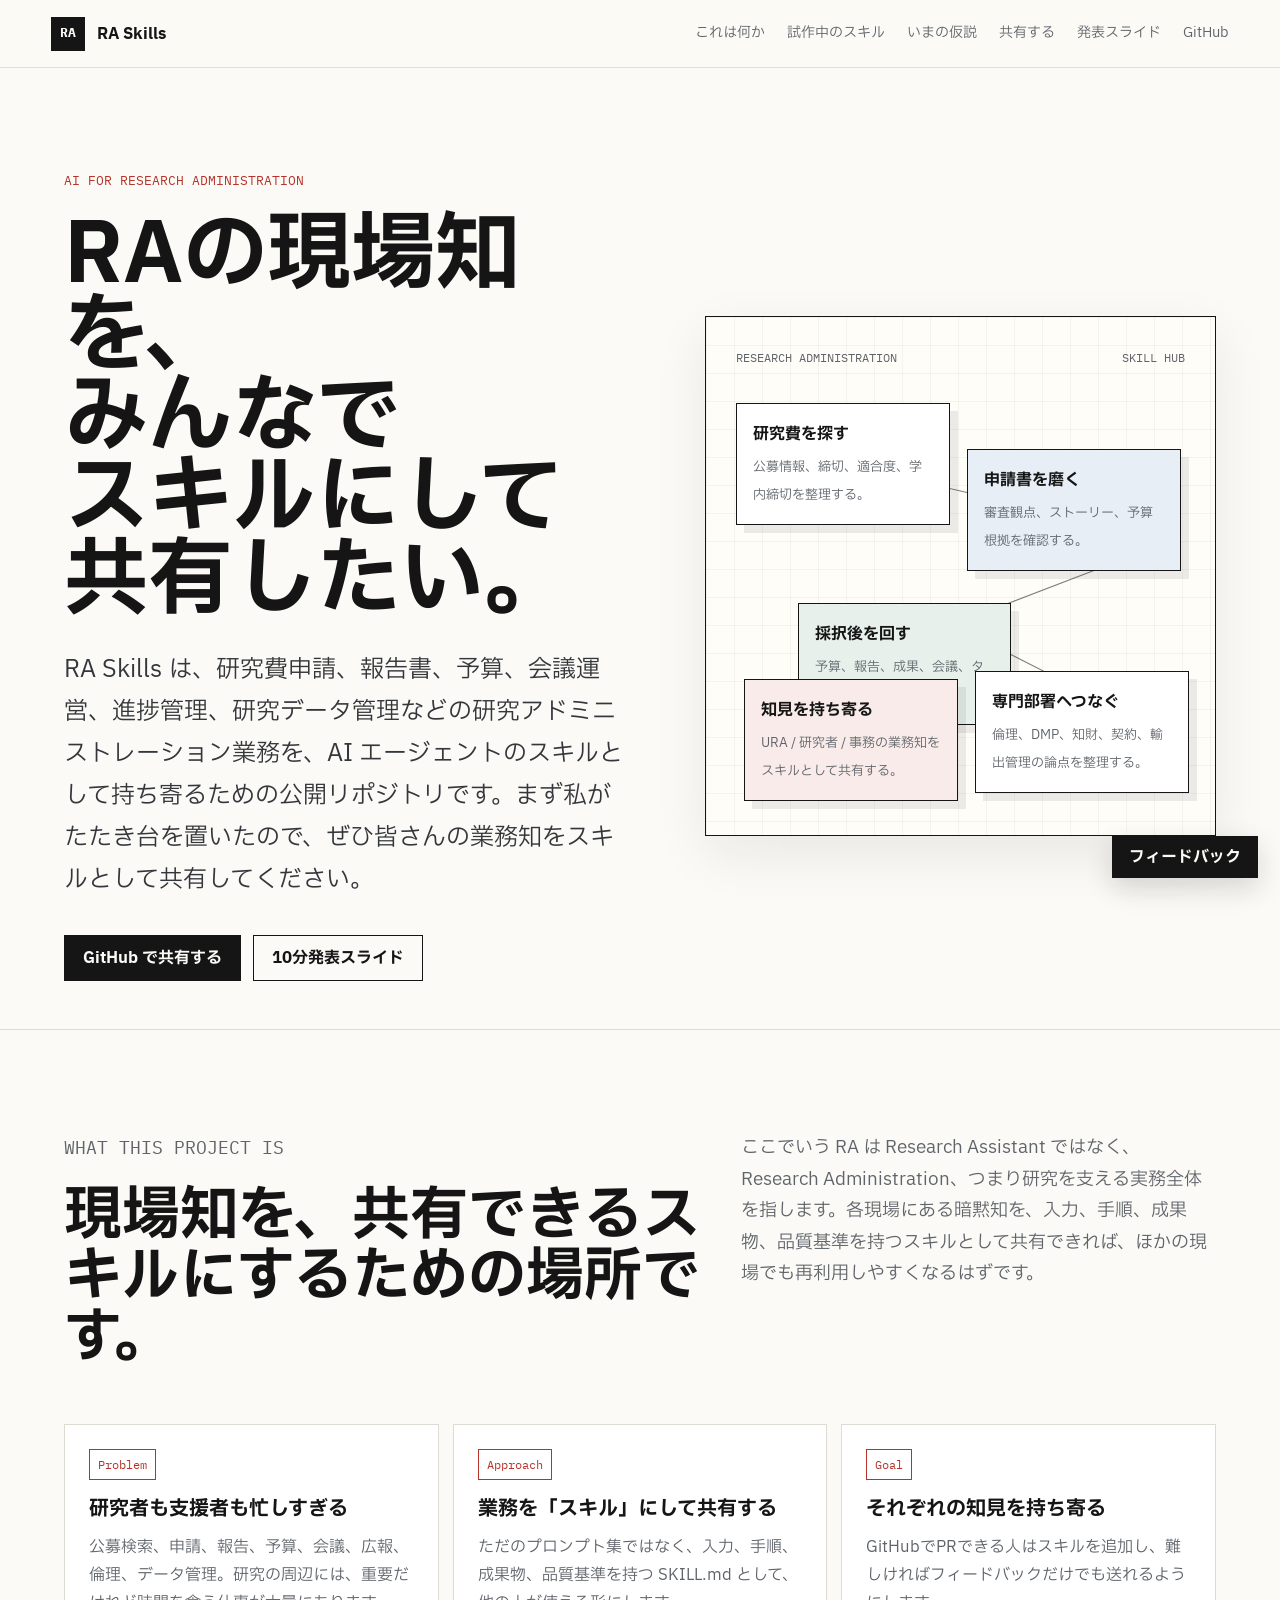
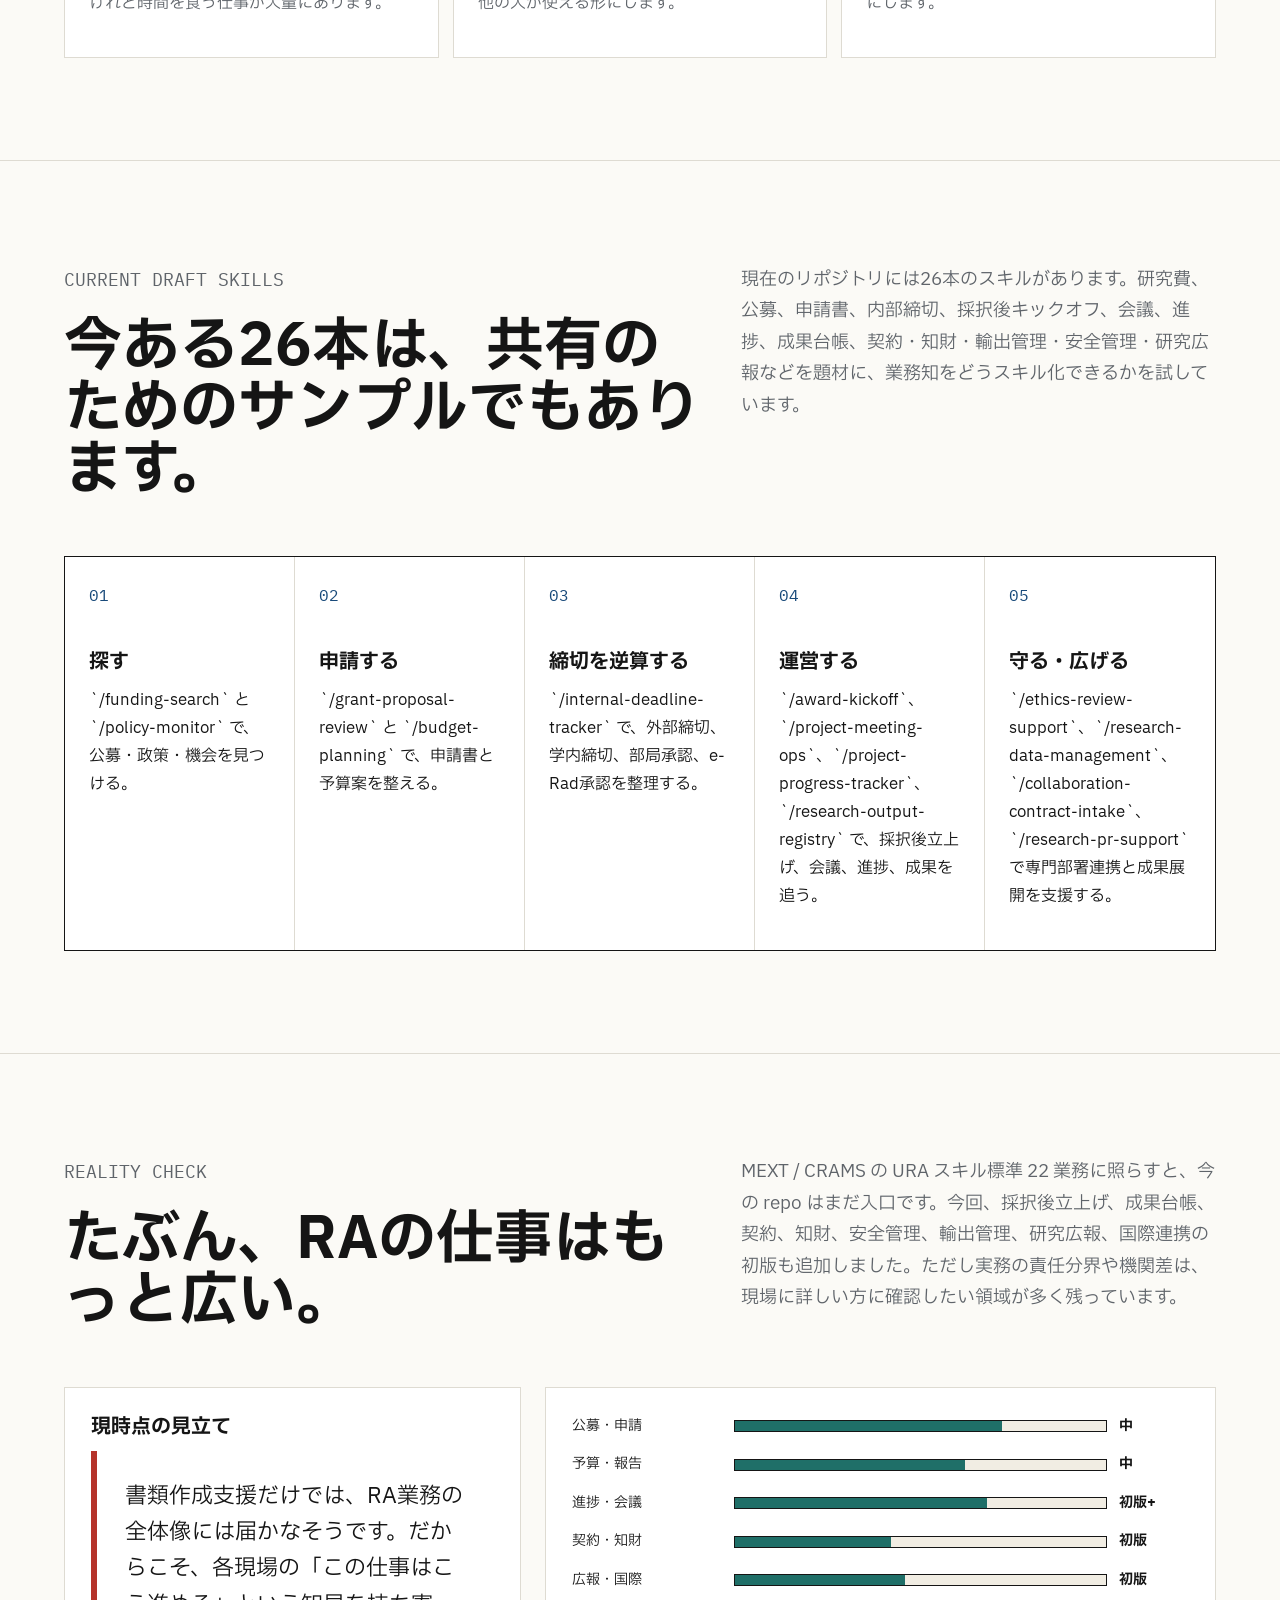
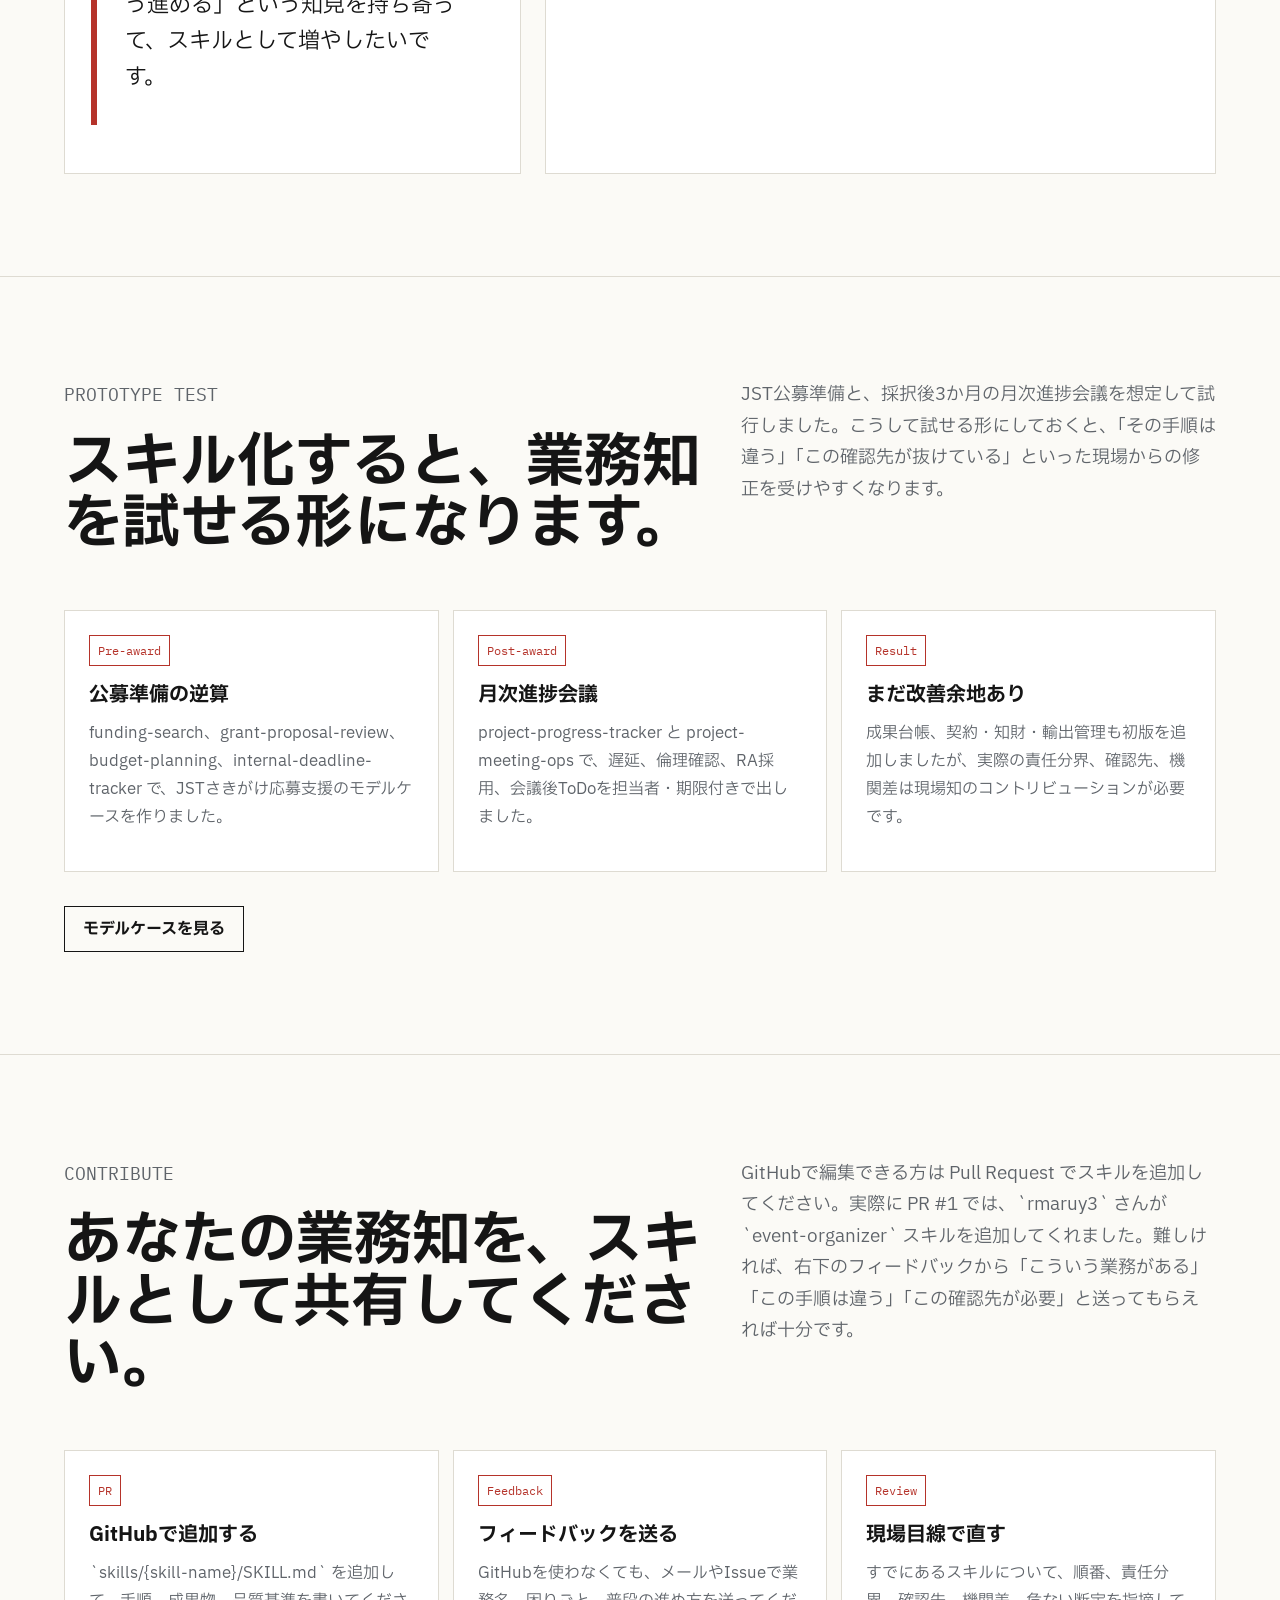
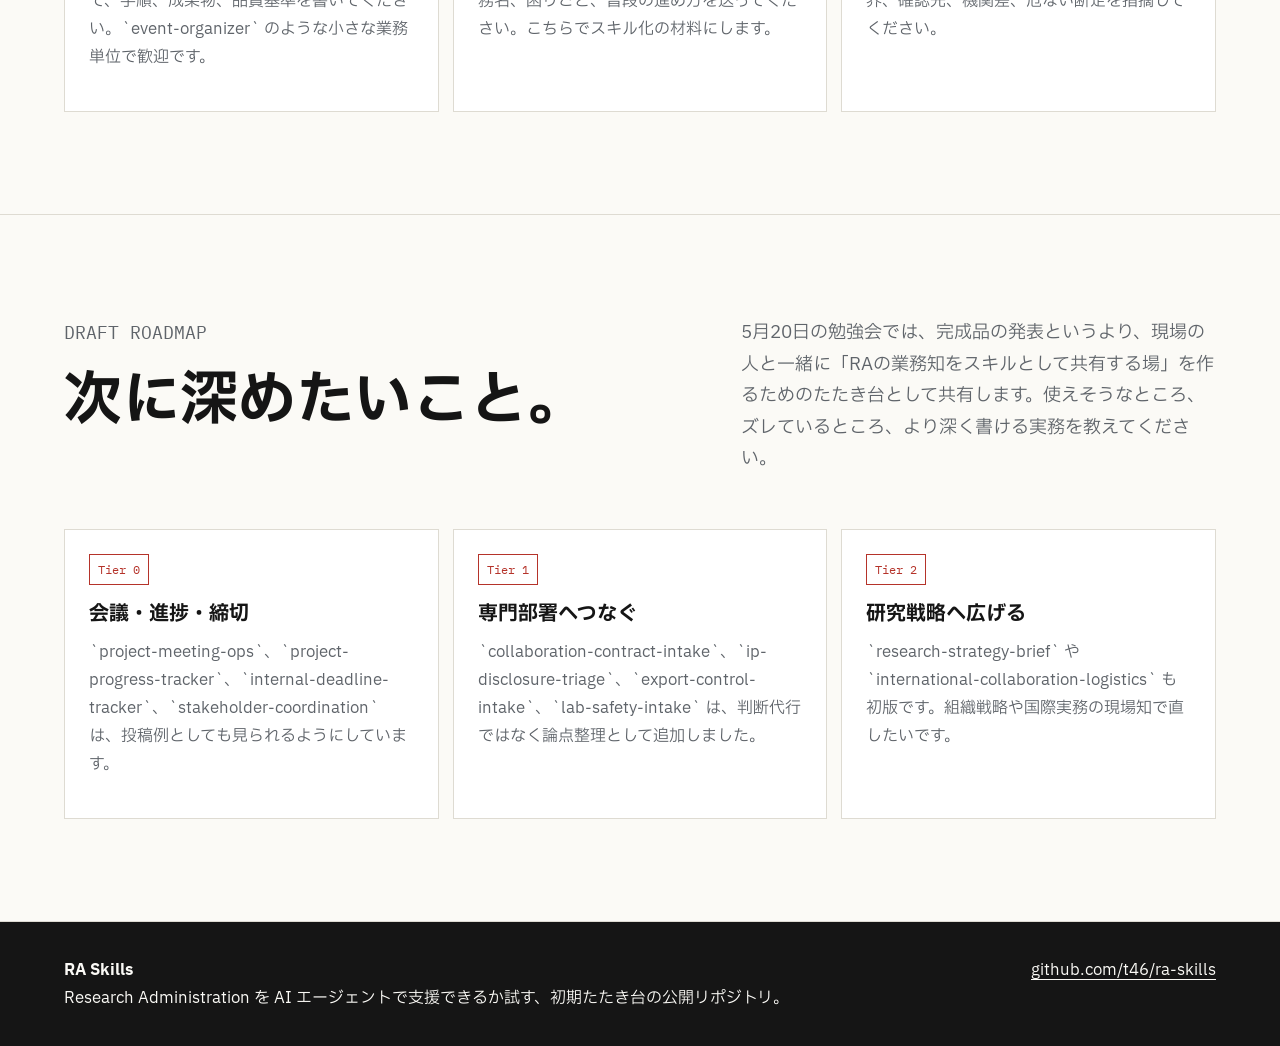
==== index.html @ a61ff9b7 "Add specialist RA skills" ====
<!doctype html>
<html lang="ja">
  <head>
    <meta charset="utf-8">
    <meta name="viewport" content="width=device-width, initial-scale=1">
    <title>RA Skills | AI for Research Administration</title>
    <meta name="description" content="RA Skills は、研究アドミニストレーションの現場知を AI エージェントのスキルとして共有するための公開リポジトリです。">
    <link rel="icon" href="data:image/svg+xml,%3Csvg xmlns='http://www.w3.org/2000/svg' viewBox='0 0 64 64'%3E%3Crect width='64' height='64' fill='%23151515'/%3E%3Ctext x='32' y='39' text-anchor='middle' font-size='18' font-family='monospace' fill='%23fbfaf6'%3ERA%3C/text%3E%3C/svg%3E">
    <link rel="preconnect" href="https://fonts.googleapis.com">
    <link rel="preconnect" href="https://fonts.gstatic.com" crossorigin>
    <link href="https://fonts.googleapis.com/css2?family=IBM+Plex+Mono:wght@400;600;700&family=IBM+Plex+Sans+JP:wght@400;500;700&display=swap" rel="stylesheet">
    <link rel="stylesheet" href="assets/site.css">
  </head>
  <body>
    <header class="site-header">
      <a class="brand" href="#">
        <span class="brand-mark">RA</span>
        <span>RA Skills</span>
      </a>
      <nav class="nav" aria-label="Primary">
        <a href="#what">これは何か</a>
        <a href="#skills">試作中のスキル</a>
        <a href="#map">いまの仮説</a>
        <a href="#contribute">共有する</a>
        <a href="slides/">発表スライド</a>
        <a href="https://github.com/t46/ra-skills">GitHub</a>
      </nav>
    </header>

    <main>
      <section class="hero">
        <div>
          <p class="eyebrow">AI for Research Administration</p>
          <h1>
            <span>RAの現場知を、</span>
            <span>みんなで</span>
            <span>スキルにして</span>
            <span>共有したい。</span>
          </h1>
          <p class="lead">
            RA Skills は、研究費申請、報告書、予算、会議運営、進捗管理、研究データ管理などの研究アドミニストレーション業務を、AI エージェントのスキルとして持ち寄るための公開リポジトリです。まず私がたたき台を置いたので、ぜひ皆さんの業務知をスキルとして共有してください。
          </p>
          <div class="actions">
            <a class="button" href="https://github.com/t46/ra-skills">GitHub で共有する</a>
            <a class="button secondary" href="slides/">10分発表スライド</a>
          </div>
        </div>

        <div class="hero-visual" aria-label="RA Skills の概念図">
          <div class="system-map">
            <div class="map-title">
              <span>RESEARCH ADMINISTRATION</span>
              <span>SKILL HUB</span>
            </div>
            <div class="map-line line-1"></div>
            <div class="map-line line-2"></div>
            <div class="map-line line-3"></div>
            <div class="map-node node-a">
              <strong>研究費を探す</strong>
              <span>公募情報、締切、適合度、学内締切を整理する。</span>
            </div>
            <div class="map-node node-b">
              <strong>申請書を磨く</strong>
              <span>審査観点、ストーリー、予算根拠を確認する。</span>
            </div>
            <div class="map-node node-c">
              <strong>採択後を回す</strong>
              <span>予算、報告、成果、会議、タスクを追う。</span>
            </div>
            <div class="map-node node-d">
              <strong>専門部署へつなぐ</strong>
              <span>倫理、DMP、知財、契約、輸出管理の論点を整理する。</span>
            </div>
            <div class="map-node node-e">
              <strong>知見を持ち寄る</strong>
              <span>URA / 研究者 / 事務の業務知をスキルとして共有する。</span>
            </div>
          </div>
        </div>
      </section>

      <section class="section" id="what">
        <div class="section-head">
          <div>
            <p class="eyebrow">What this project is</p>
            <h2>現場知を、共有できるスキルにするための場所です。</h2>
          </div>
          <p>
            ここでいう RA は Research Assistant ではなく、Research Administration、つまり研究を支える実務全体を指します。各現場にある暗黙知を、入力、手順、成果物、品質基準を持つスキルとして共有できれば、ほかの現場でも再利用しやすくなるはずです。
          </p>
        </div>

        <div class="cards">
          <article class="card">
            <span class="label">Problem</span>
            <h3>研究者も支援者も忙しすぎる</h3>
            <p>公募検索、申請、報告、予算、会議、広報、倫理、データ管理。研究の周辺には、重要だけれど時間を食う仕事が大量にあります。</p>
          </article>
          <article class="card">
            <span class="label">Approach</span>
            <h3>業務を「スキル」にして共有する</h3>
            <p>ただのプロンプト集ではなく、入力、手順、成果物、品質基準を持つ SKILL.md として、他の人が使える形にします。</p>
          </article>
          <article class="card">
            <span class="label">Goal</span>
            <h3>それぞれの知見を持ち寄る</h3>
            <p>GitHubでPRできる人はスキルを追加し、難しければフィードバックだけでも送れるようにします。</p>
          </article>
        </div>
      </section>

      <section class="section" id="skills">
        <div class="section-head">
          <div>
            <p class="eyebrow">Current draft skills</p>
            <h2>今ある26本は、共有のためのサンプルでもあります。</h2>
          </div>
          <p>
            現在のリポジトリには26本のスキルがあります。研究費、公募、申請書、内部締切、採択後キックオフ、会議、進捗、成果台帳、契約・知財・輸出管理・安全管理・研究広報などを題材に、業務知をどうスキル化できるかを試しています。
          </p>
        </div>

        <div class="workflow">
          <div class="step">
            <span class="num">01</span>
            <h3>探す</h3>
            <p>`/funding-search` と `/policy-monitor` で、公募・政策・機会を見つける。</p>
          </div>
          <div class="step">
            <span class="num">02</span>
            <h3>申請する</h3>
            <p>`/grant-proposal-review` と `/budget-planning` で、申請書と予算案を整える。</p>
          </div>
          <div class="step">
            <span class="num">03</span>
            <h3>締切を逆算する</h3>
            <p>`/internal-deadline-tracker` で、外部締切、学内締切、部局承認、e-Rad承認を整理する。</p>
          </div>
          <div class="step">
            <span class="num">04</span>
            <h3>運営する</h3>
            <p>`/award-kickoff`、`/project-meeting-ops`、`/project-progress-tracker`、`/research-output-registry` で、採択後立上げ、会議、進捗、成果を追う。</p>
          </div>
          <div class="step">
            <span class="num">05</span>
            <h3>守る・広げる</h3>
            <p>`/ethics-review-support`、`/research-data-management`、`/collaboration-contract-intake`、`/research-pr-support` で専門部署連携と成果展開を支援する。</p>
          </div>
        </div>
      </section>

      <section class="section" id="map">
        <div class="section-head">
          <div>
            <p class="eyebrow">Reality check</p>
            <h2>たぶん、RAの仕事はもっと広い。</h2>
          </div>
          <p>
            MEXT / CRAMS の URA スキル標準 22 業務に照らすと、今の repo はまだ入口です。今回、採択後立上げ、成果台帳、契約、知財、安全管理、輸出管理、研究広報、国際連携の初版も追加しました。ただし実務の責任分界や機関差は、現場に詳しい方に確認したい領域が多く残っています。
          </p>
        </div>

        <div class="coverage">
          <div class="coverage-panel">
            <h3>現時点の見立て</h3>
            <p class="callout">書類作成支援だけでは、RA業務の全体像には届かなそうです。だからこそ、各現場の「この仕事はこう進める」という知見を持ち寄って、スキルとして増やしたいです。</p>
          </div>
          <div class="coverage-panel">
            <div class="meter-list">
              <div class="meter"><span>公募・申請</span><div class="bar"><span style="width: 72%"></span></div><strong>中</strong></div>
              <div class="meter"><span>予算・報告</span><div class="bar"><span style="width: 62%"></span></div><strong>中</strong></div>
              <div class="meter"><span>進捗・会議</span><div class="bar"><span style="width: 68%"></span></div><strong>初版+</strong></div>
              <div class="meter"><span>契約・知財</span><div class="bar"><span style="width: 42%"></span></div><strong>初版</strong></div>
              <div class="meter"><span>広報・国際</span><div class="bar"><span style="width: 46%"></span></div><strong>初版</strong></div>
            </div>
          </div>
        </div>
      </section>

      <section class="section" id="model-case">
        <div class="section-head">
          <div>
            <p class="eyebrow">Prototype test</p>
            <h2>スキル化すると、業務知を試せる形になります。</h2>
          </div>
          <p>
            JST公募準備と、採択後3か月の月次進捗会議を想定して試行しました。こうして試せる形にしておくと、「その手順は違う」「この確認先が抜けている」といった現場からの修正を受けやすくなります。
          </p>
        </div>

        <div class="cards">
          <article class="card">
            <span class="label">Pre-award</span>
            <h3>公募準備の逆算</h3>
            <p>funding-search、grant-proposal-review、budget-planning、internal-deadline-tracker で、JSTさきがけ応募支援のモデルケースを作りました。</p>
          </article>
          <article class="card">
            <span class="label">Post-award</span>
            <h3>月次進捗会議</h3>
            <p>project-progress-tracker と project-meeting-ops で、遅延、倫理確認、RA採用、会議後ToDoを担当者・期限付きで出しました。</p>
          </article>
          <article class="card">
            <span class="label">Result</span>
            <h3>まだ改善余地あり</h3>
            <p>成果台帳、契約・知財・輸出管理も初版を追加しましたが、実際の責任分界、確認先、機関差は現場知のコントリビューションが必要です。</p>
          </article>
        </div>
        <div class="actions inline-actions">
          <a class="button secondary" href="https://github.com/t46/ra-skills/blob/main/examples/model-case-pre-award-jst-presto.md">モデルケースを見る</a>
        </div>
      </section>

      <section class="section" id="contribute">
        <div class="section-head">
          <div>
            <p class="eyebrow">Contribute</p>
            <h2>あなたの業務知を、スキルとして共有してください。</h2>
          </div>
          <p>
            GitHubで編集できる方は Pull Request でスキルを追加してください。実際に PR #1 では、`rmaruy3` さんが `event-organizer` スキルを追加してくれました。難しければ、右下のフィードバックから「こういう業務がある」「この手順は違う」「この確認先が必要」と送ってもらえれば十分です。
          </p>
        </div>

        <div class="cards">
          <article class="card">
            <span class="label">PR</span>
            <h3>GitHubで追加する</h3>
            <p>`skills/{skill-name}/SKILL.md` を追加して、手順、成果物、品質基準を書いてください。`event-organizer` のような小さな業務単位で歓迎です。</p>
          </article>
          <article class="card">
            <span class="label">Feedback</span>
            <h3>フィードバックを送る</h3>
            <p>GitHubを使わなくても、メールやIssueで業務名、困りごと、普段の進め方を送ってください。こちらでスキル化の材料にします。</p>
          </article>
          <article class="card">
            <span class="label">Review</span>
            <h3>現場目線で直す</h3>
            <p>すでにあるスキルについて、順番、責任分界、確認先、機関差、危ない断定を指摘してください。</p>
          </article>
        </div>
      </section>

      <section class="section">
        <div class="section-head">
          <div>
            <p class="eyebrow">Draft roadmap</p>
            <h2>次に深めたいこと。</h2>
          </div>
          <p>
            5月20日の勉強会では、完成品の発表というより、現場の人と一緒に「RAの業務知をスキルとして共有する場」を作るためのたたき台として共有します。使えそうなところ、ズレているところ、より深く書ける実務を教えてください。
          </p>
        </div>

        <div class="cards">
          <article class="card">
            <span class="label">Tier 0</span>
            <h3>会議・進捗・締切</h3>
            <p>`project-meeting-ops`、`project-progress-tracker`、`internal-deadline-tracker`、`stakeholder-coordination` は、投稿例としても見られるようにしています。</p>
          </article>
          <article class="card">
            <span class="label">Tier 1</span>
            <h3>専門部署へつなぐ</h3>
            <p>`collaboration-contract-intake`、`ip-disclosure-triage`、`export-control-intake`、`lab-safety-intake` は、判断代行ではなく論点整理として追加しました。</p>
          </article>
          <article class="card">
            <span class="label">Tier 2</span>
            <h3>研究戦略へ広げる</h3>
            <p>`research-strategy-brief` や `international-collaboration-logistics` も初版です。組織戦略や国際実務の現場知で直したいです。</p>
          </article>
        </div>
      </section>

    </main>

    <details class="feedback-widget">
      <summary>フィードバック</summary>
      <div class="feedback-popover">
        <p>追加したいスキルや、現場の手順を送ってください。</p>
        <a href="mailto:takagi4646@gmail.com?subject=RA%20Skills%20%E3%81%B8%E3%81%AE%E3%83%95%E3%82%A3%E3%83%BC%E3%83%89%E3%83%90%E3%83%83%E3%82%AF">メール</a>
        <a href="https://github.com/t46/ra-skills/issues/new">Issue</a>
      </div>
    </details>

    <footer class="site-footer">
      <div>
        <strong>RA Skills</strong><br>
        Research Administration を AI エージェントで支援できるか試す、初期たたき台の公開リポジトリ。
      </div>
      <a href="https://github.com/t46/ra-skills">github.com/t46/ra-skills</a>
    </footer>
  </body>
</html>
---- assets/site.css ----
:root {
  --ink: #151515;
  --muted: #5f646a;
  --paper: #fbfaf6;
  --panel: #ffffff;
  --line: #dedbd2;
  --accent: #b5332a;
  --accent-2: #1f6f68;
  --accent-3: #194a7a;
  --soft: #f1ede3;
  --soft-green: #e8f0ec;
  --soft-blue: #e8eef5;
  --shadow: 0 18px 50px rgba(21, 21, 21, .08);
  --mono: "IBM Plex Mono", "SFMono-Regular", Consolas, monospace;
  --sans: "IBM Plex Sans JP", "Noto Sans JP", system-ui, -apple-system, BlinkMacSystemFont, sans-serif;
}

* {
  box-sizing: border-box;
}

html {
  scroll-behavior: smooth;
}

body {
  margin: 0;
  background: var(--paper);
  color: var(--ink);
  font-family: var(--sans);
  line-height: 1.75;
}

a {
  color: inherit;
  text-decoration-thickness: .08em;
  text-underline-offset: .22em;
}

.site-header {
  position: sticky;
  top: 0;
  z-index: 20;
  display: flex;
  align-items: center;
  justify-content: space-between;
  gap: 24px;
  min-height: 68px;
  padding: 0 clamp(18px, 4vw, 56px);
  border-bottom: 1px solid rgba(21, 21, 21, .12);
  background: rgba(251, 250, 246, .9);
  backdrop-filter: blur(16px);
}

.brand {
  display: inline-flex;
  align-items: center;
  gap: 12px;
  font-weight: 700;
  text-decoration: none;
}

.brand-mark {
  display: grid;
  place-items: center;
  width: 34px;
  height: 34px;
  border: 1px solid var(--ink);
  background: var(--ink);
  color: var(--paper);
  font-family: var(--mono);
  font-size: 13px;
}

.nav {
  display: flex;
  align-items: center;
  gap: 22px;
  color: var(--muted);
  font-size: 14px;
}

.nav a {
  text-decoration: none;
}

.nav a:hover {
  color: var(--ink);
}

.hero {
  display: grid;
  grid-template-columns: minmax(0, 1.05fr) minmax(320px, .95fr);
  gap: clamp(28px, 6vw, 96px);
  min-height: calc(100vh - 68px);
  padding: clamp(56px, 8vw, 112px) clamp(20px, 5vw, 72px) 48px;
  border-bottom: 1px solid var(--line);
}

.eyebrow {
  margin: 0 0 22px;
  color: var(--accent);
  font-family: var(--mono);
  font-size: 13px;
  letter-spacing: 0;
  text-transform: uppercase;
}

h1,
h2,
h3,
p {
  margin-top: 0;
}

h1 {
  max-width: 1000px;
  margin-bottom: 28px;
  font-size: clamp(44px, 6.6vw, 88px);
  line-height: .96;
  letter-spacing: 0;
}

h1 span {
  display: block;
}

h2 {
  margin-bottom: 18px;
  font-size: clamp(32px, 5vw, 58px);
  line-height: 1.06;
  letter-spacing: 0;
}

h3 {
  margin-bottom: 10px;
  font-size: 20px;
  line-height: 1.35;
}

.lead {
  max-width: 760px;
  color: #33363a;
  font-size: clamp(18px, 2.3vw, 24px);
  line-height: 1.75;
}

.actions {
  display: flex;
  flex-wrap: wrap;
  gap: 12px;
  margin-top: 34px;
}

.button {
  display: inline-flex;
  align-items: center;
  justify-content: center;
  min-height: 46px;
  padding: 0 18px;
  border: 1px solid var(--ink);
  background: var(--ink);
  color: var(--paper);
  font-weight: 700;
  text-decoration: none;
}

.button.secondary {
  background: transparent;
  color: var(--ink);
}

.hero-visual {
  align-self: center;
}

.system-map {
  position: relative;
  min-height: 520px;
  padding: 30px;
  border: 1px solid var(--ink);
  background:
    linear-gradient(rgba(21, 21, 21, .045) 1px, transparent 1px),
    linear-gradient(90deg, rgba(21, 21, 21, .045) 1px, transparent 1px),
    #fffdf8;
  background-size: 28px 28px;
  box-shadow: var(--shadow);
  overflow: hidden;
}

.map-title {
  display: flex;
  justify-content: space-between;
  gap: 16px;
  margin-bottom: 24px;
  font-family: var(--mono);
  font-size: 12px;
  color: var(--muted);
}

.map-node {
  position: absolute;
  width: min(42%, 220px);
  min-height: 92px;
  padding: 16px;
  border: 1px solid var(--ink);
  background: var(--panel);
  box-shadow: 8px 8px 0 rgba(21, 21, 21, .08);
}

.map-node strong {
  display: block;
  margin-bottom: 4px;
}

.map-node span {
  color: var(--muted);
  font-size: 13px;
  line-height: 1.55;
}

.node-a { left: 30px; top: 86px; }
.node-b { right: 34px; top: 132px; background: var(--soft-blue); }
.node-c { left: 18%; top: 286px; background: var(--soft-green); }
.node-d { right: 26px; bottom: 42px; }
.node-e { left: 38px; bottom: 34px; background: #f8ebe9; }

.map-line {
  position: absolute;
  height: 1px;
  background: var(--ink);
  transform-origin: left center;
  opacity: .55;
}

.line-1 { left: 196px; top: 160px; width: 210px; transform: rotate(13deg); }
.line-2 { left: 156px; top: 342px; width: 270px; transform: rotate(-21deg); }
.line-3 { left: 242px; top: 305px; width: 214px; transform: rotate(27deg); }

.section {
  padding: clamp(58px, 8vw, 108px) clamp(20px, 5vw, 72px);
  border-bottom: 1px solid var(--line);
}

.section-head {
  display: grid;
  grid-template-columns: minmax(0, .95fr) minmax(280px, .7fr);
  gap: 32px;
  margin-bottom: 36px;
}

.section-head p {
  color: var(--muted);
  font-size: 18px;
}

.cards {
  display: grid;
  grid-template-columns: repeat(3, minmax(0, 1fr));
  gap: 14px;
}

.card {
  min-height: 214px;
  padding: 24px;
  border: 1px solid var(--line);
  background: var(--panel);
}

.card .label {
  display: inline-flex;
  margin-bottom: 16px;
  padding: 4px 8px;
  border: 1px solid currentColor;
  color: var(--accent);
  font-family: var(--mono);
  font-size: 12px;
}

.card p {
  color: var(--muted);
}

.workflow {
  display: grid;
  grid-template-columns: repeat(5, minmax(0, 1fr));
  border: 1px solid var(--ink);
  background: var(--panel);
}

.step {
  min-height: 220px;
  padding: 24px;
  border-right: 1px solid var(--line);
}

.step:last-child {
  border-right: 0;
}

.step .num {
  display: block;
  margin-bottom: 40px;
  color: var(--accent-3);
  font-family: var(--mono);
}

.coverage {
  display: grid;
  grid-template-columns: minmax(260px, .68fr) minmax(0, 1fr);
  gap: 24px;
}

.coverage-panel {
  padding: 26px;
  border: 1px solid var(--line);
  background: var(--panel);
}

.meter-list {
  display: grid;
  gap: 14px;
}

.meter {
  display: grid;
  grid-template-columns: 150px minmax(0, 1fr) 70px;
  gap: 12px;
  align-items: center;
  font-size: 14px;
}

.bar {
  height: 12px;
  border: 1px solid var(--ink);
  background: var(--soft);
}

.bar span {
  display: block;
  height: 100%;
  background: var(--accent-2);
}

.callout {
  padding: 28px;
  border-left: 6px solid var(--accent);
  background: #fff;
  font-size: 22px;
  line-height: 1.65;
}

.site-footer {
  display: grid;
  grid-template-columns: minmax(0, 1fr) auto;
  gap: 20px;
  padding: 34px clamp(20px, 5vw, 72px);
  background: var(--ink);
  color: var(--paper);
}

.site-footer a {
  color: inherit;
}

.feedback-widget {
  position: fixed;
  right: 22px;
  bottom: 22px;
  z-index: 30;
}

.feedback-widget summary {
  display: inline-flex;
  align-items: center;
  justify-content: center;
  min-height: 42px;
  padding: 0 16px;
  border: 1px solid var(--ink);
  background: var(--ink);
  color: var(--paper);
  font-weight: 700;
  cursor: pointer;
  list-style: none;
  box-shadow: 0 10px 28px rgba(21, 21, 21, .16);
}

.feedback-widget summary::-webkit-details-marker {
  display: none;
}

.feedback-popover {
  position: absolute;
  right: 0;
  bottom: 52px;
  width: min(310px, calc(100vw - 44px));
  padding: 18px;
  border: 1px solid var(--ink);
  background: var(--panel);
  box-shadow: var(--shadow);
}

.feedback-popover p {
  margin-bottom: 14px;
  color: var(--muted);
  font-size: 14px;
  line-height: 1.65;
}

.feedback-popover a {
  display: inline-flex;
  margin-right: 10px;
  font-weight: 700;
}

@media (max-width: 980px) {
  .hero,
  .section-head,
  .coverage,
  .site-footer {
    grid-template-columns: 1fr;
  }

  .cards,
  .workflow {
    grid-template-columns: repeat(2, minmax(0, 1fr));
  }

  .hero {
    min-height: auto;
  }
}

@media (max-width: 640px) {
  .site-header {
    position: static;
    align-items: flex-start;
    flex-direction: column;
    padding: 16px 20px;
  }

  .nav {
    width: 100%;
    overflow-x: auto;
    padding-bottom: 4px;
  }

  .cards,
  .workflow {
    grid-template-columns: 1fr;
  }

  .step {
    border-right: 0;
    border-bottom: 1px solid var(--line);
  }

  .step:last-child {
    border-bottom: 0;
  }

  .system-map {
    min-height: 680px;
  }

  .map-node {
    position: relative;
    inset: auto;
    width: 100%;
    margin-bottom: 16px;
  }

  .map-line {
    display: none;
  }

  .meter {
    grid-template-columns: 1fr;
  }
}
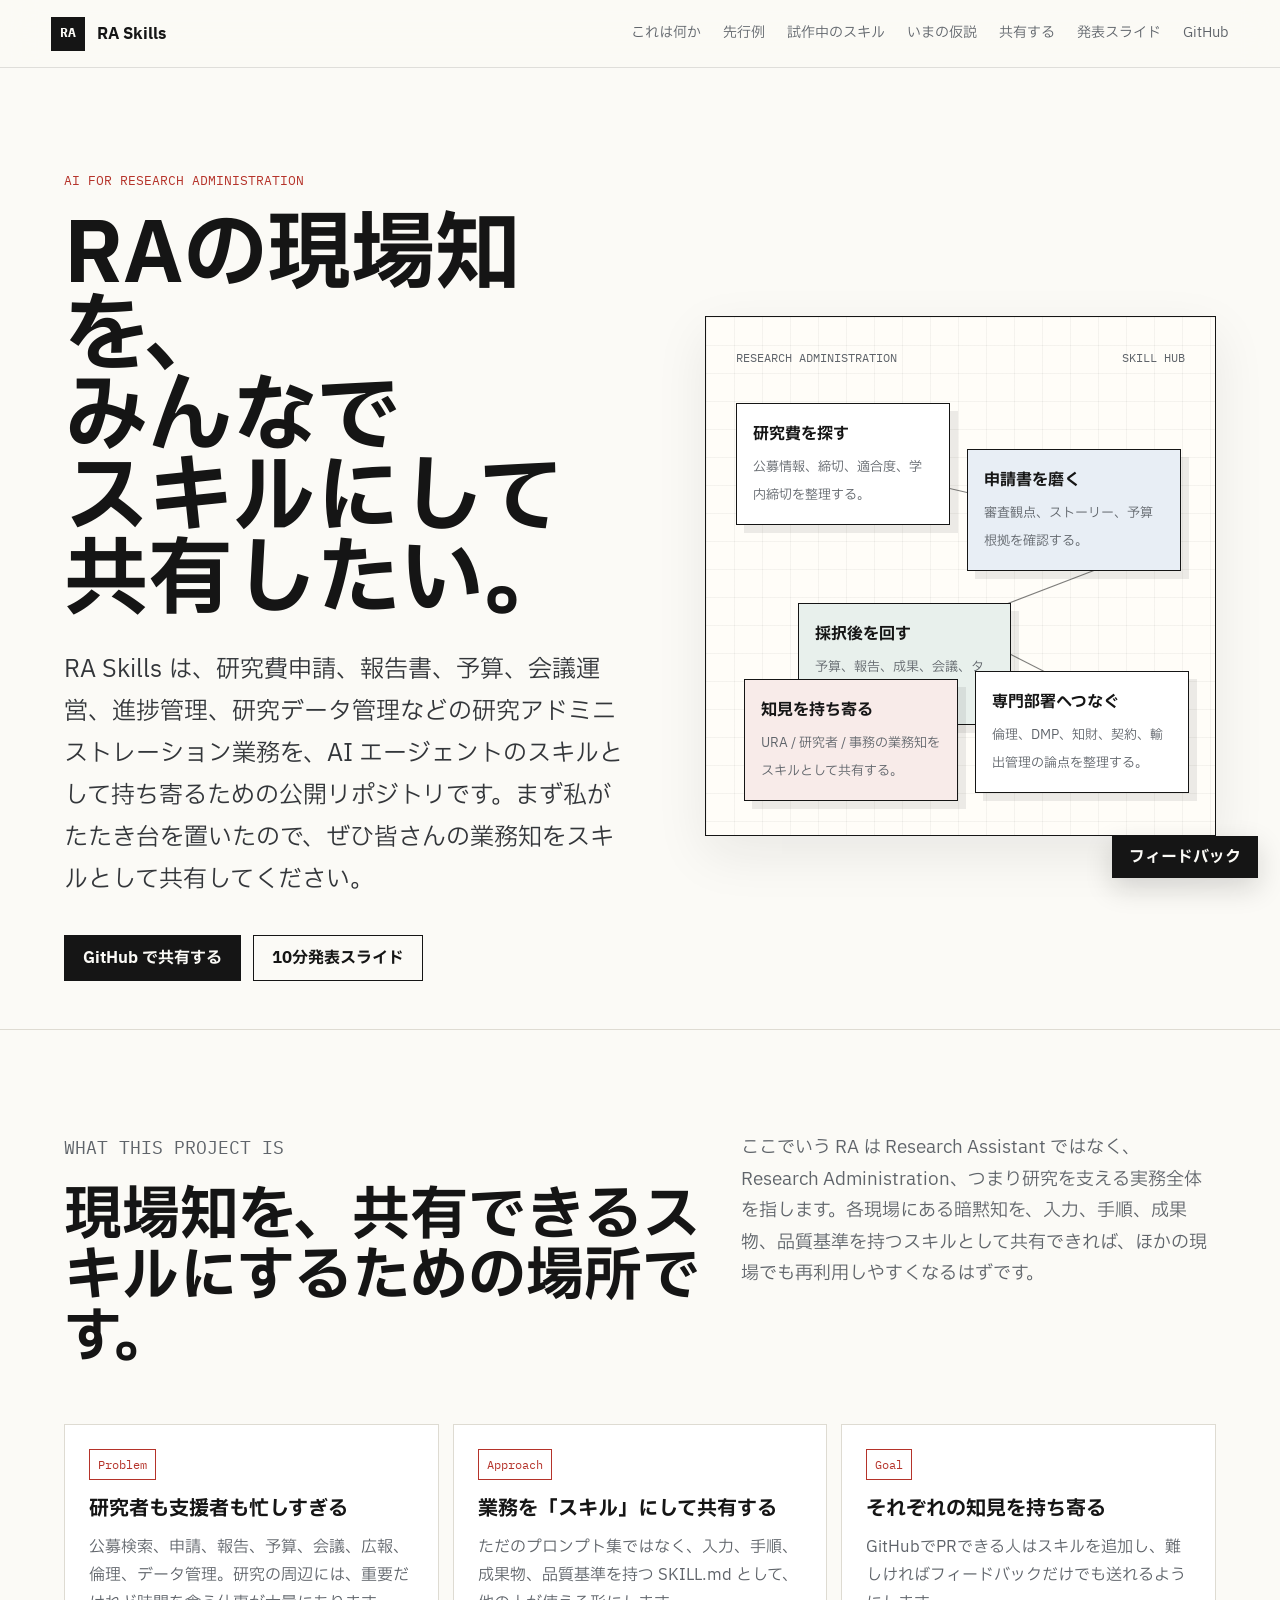
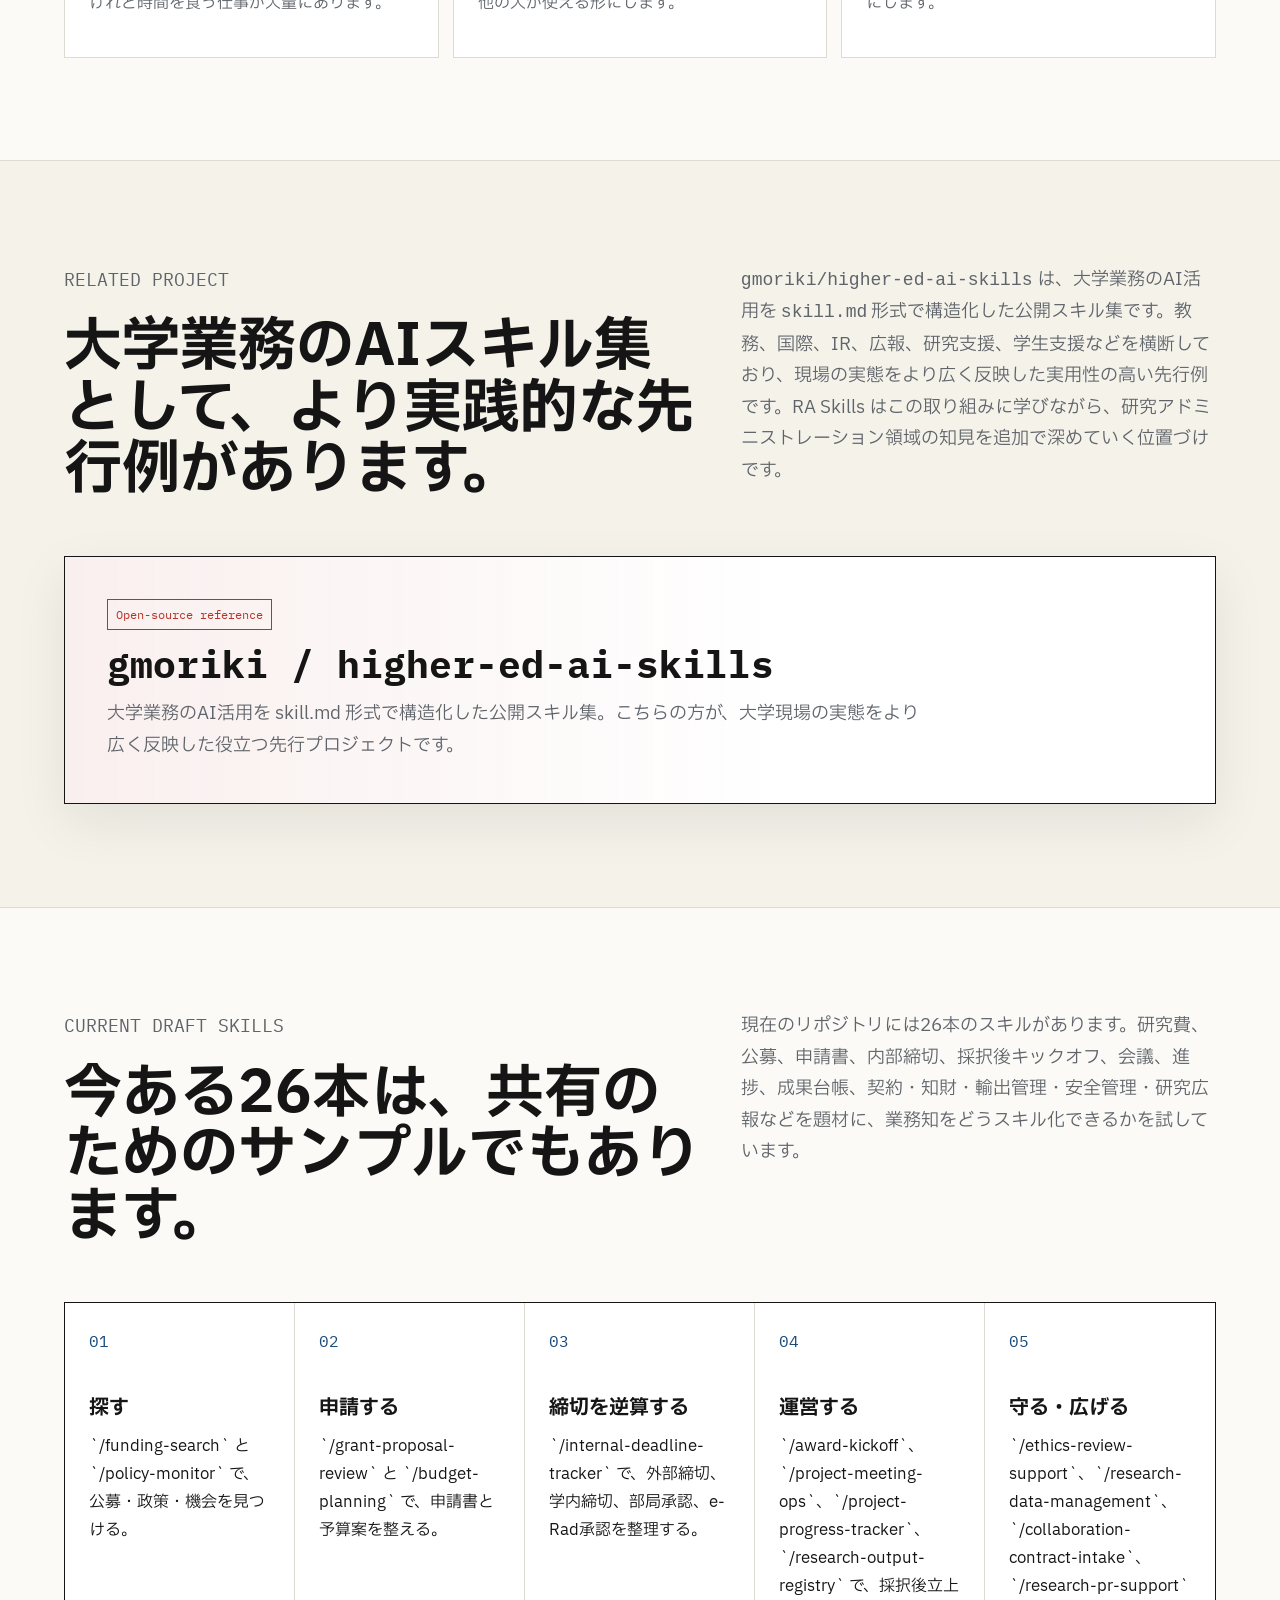
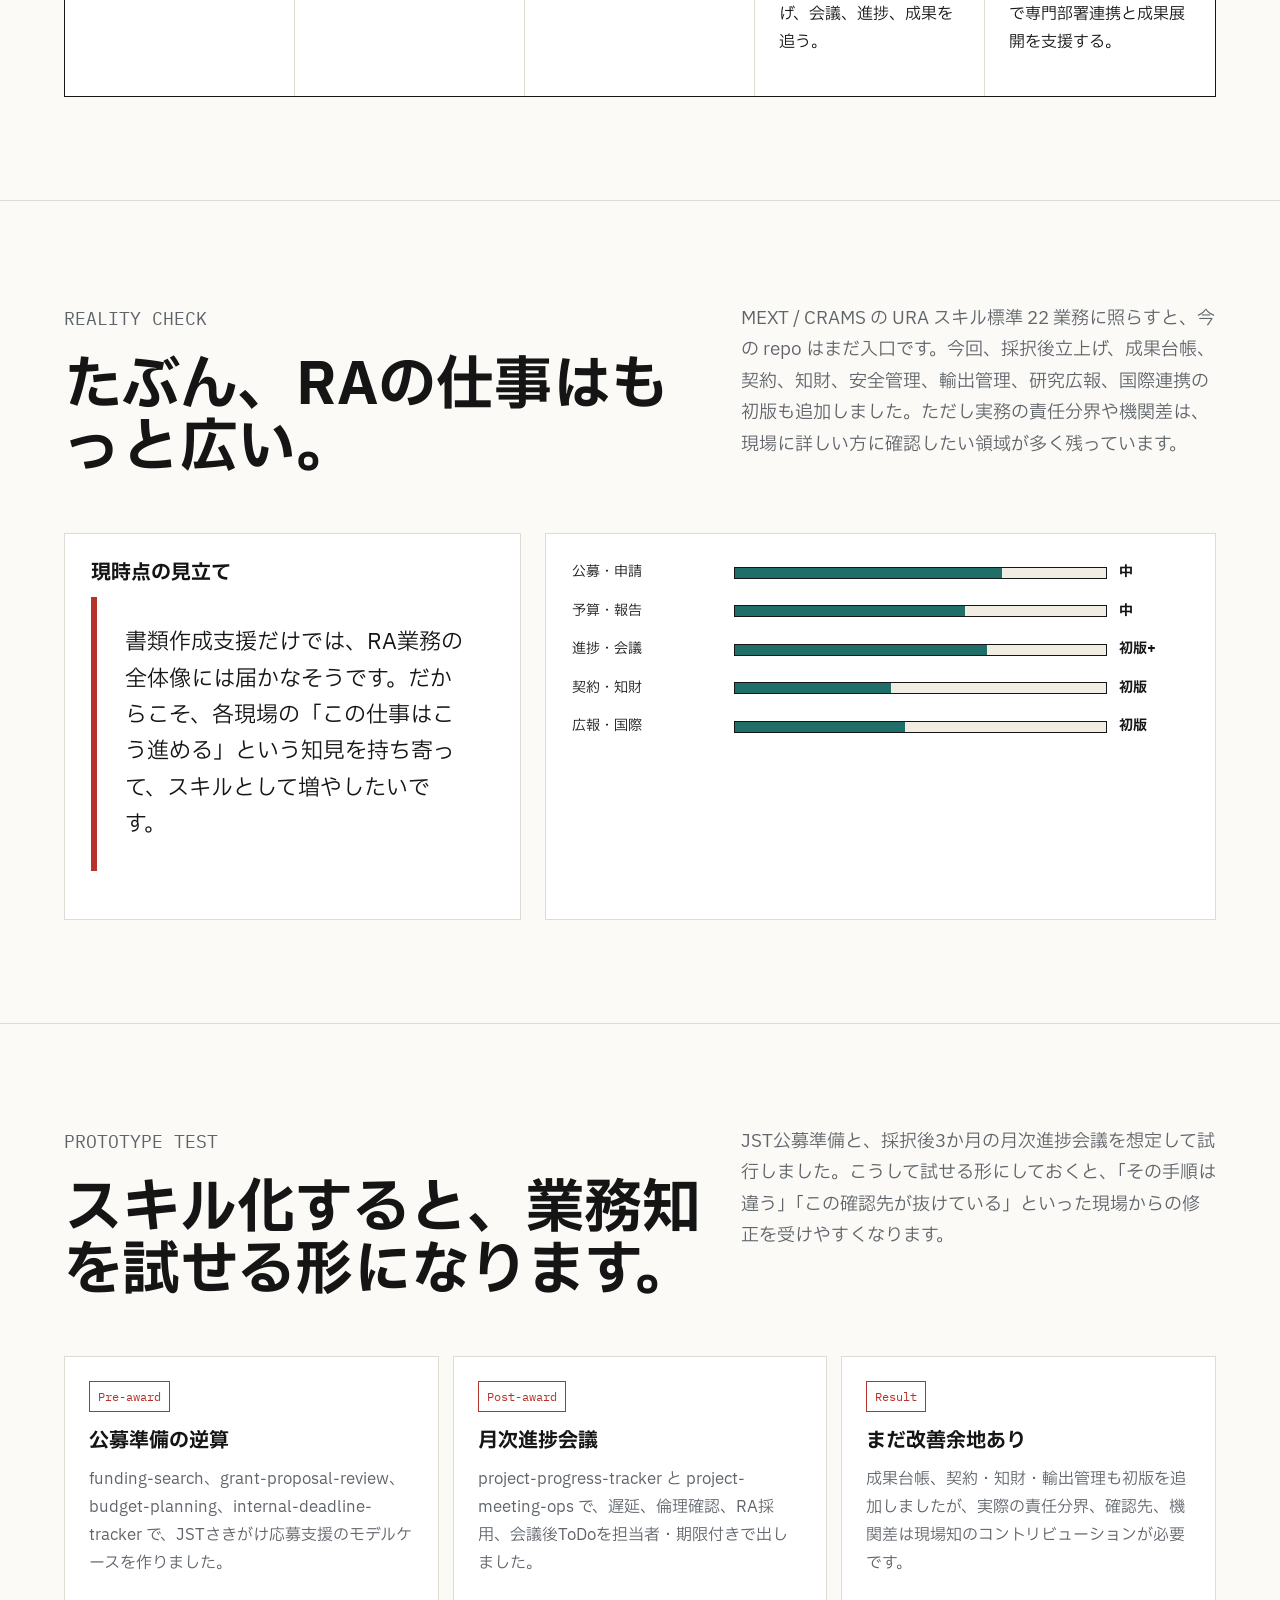
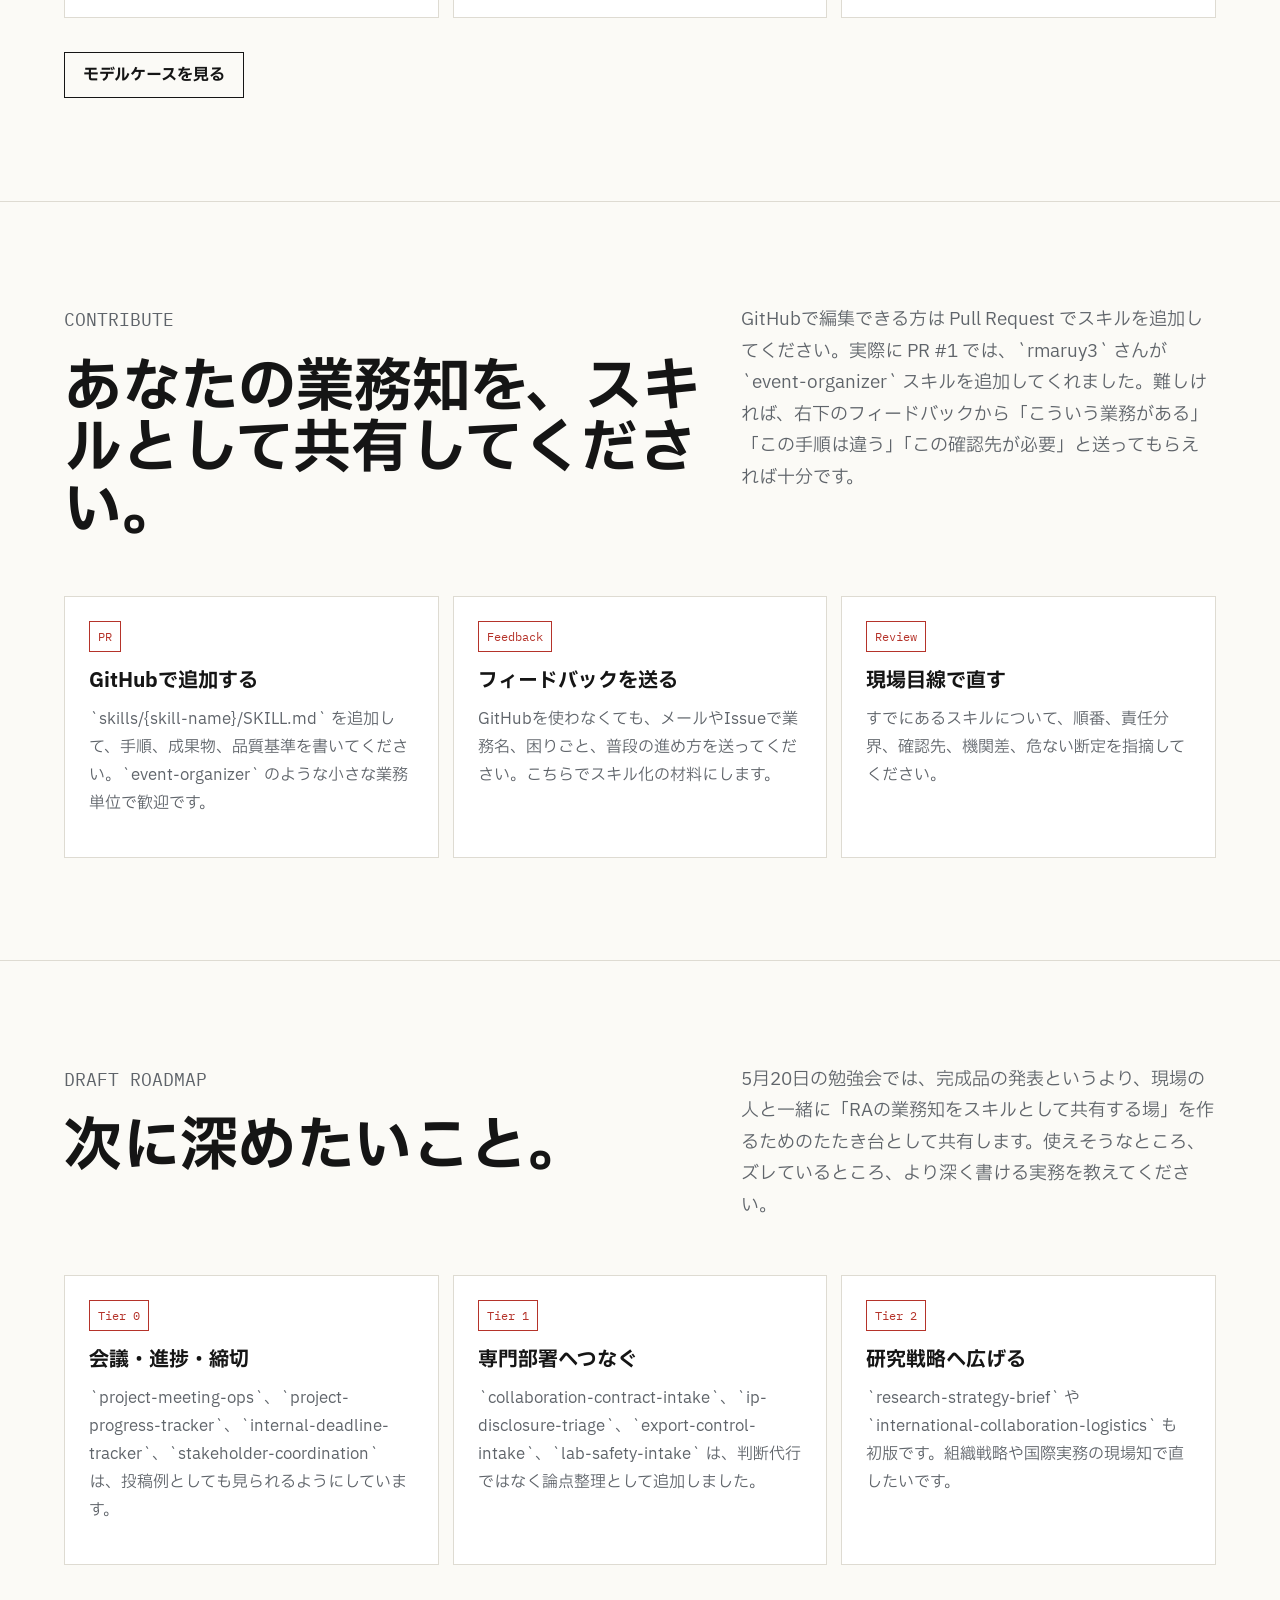
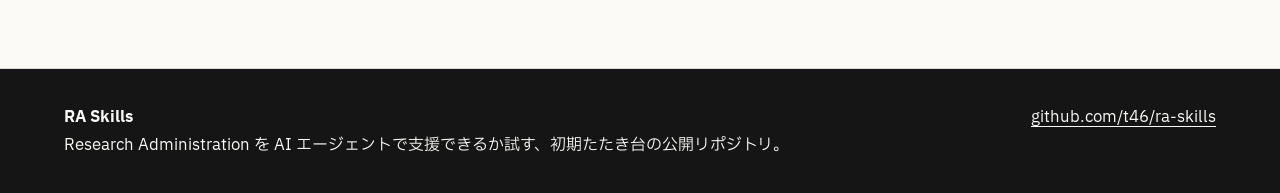
==== commit 2d2a7e1e: "Add higher ed AI skills reference" ====
--- a/index.html
+++ b/index.html
@@ -19,6 +19,7 @@
       </a>
       <nav class="nav" aria-label="Primary">
         <a href="#what">これは何か</a>
+        <a href="#related">先行例</a>
         <a href="#skills">試作中のスキル</a>
         <a href="#map">いまの仮説</a>
         <a href="#contribute">共有する</a>
@@ -109,6 +110,24 @@
         </div>
       </section>
 
+      <section class="section related-section" id="related">
+        <div class="section-head">
+          <div>
+            <p class="eyebrow">Related project</p>
+            <h2>大学業務のAIスキル集として、より実践的な先行例があります。</h2>
+          </div>
+          <p>
+            <code>gmoriki/higher-ed-ai-skills</code> は、大学業務のAI活用を <code>skill.md</code> 形式で構造化した公開スキル集です。教務、国際、IR、広報、研究支援、学生支援などを横断しており、現場の実態をより広く反映した実用性の高い先行例です。RA Skills はこの取り組みに学びながら、研究アドミニストレーション領域の知見を追加で深めていく位置づけです。
+          </p>
+        </div>
+
+        <a class="related-card" href="https://github.com/gmoriki/higher-ed-ai-skills">
+          <span class="label">Open-source reference</span>
+          <strong>gmoriki / higher-ed-ai-skills</strong>
+          <span>大学業務のAI活用を skill.md 形式で構造化した公開スキル集。こちらの方が、大学現場の実態をより広く反映した役立つ先行プロジェクトです。</span>
+        </a>
+      </section>
+
       <section class="section" id="skills">
         <div class="section-head">
           <div>
@@ -276,8 +295,10 @@
       <summary>フィードバック</summary>
       <div class="feedback-popover">
         <p>追加したいスキルや、現場の手順を送ってください。</p>
-        <a href="mailto:takagi4646@gmail.com?subject=RA%20Skills%20%E3%81%B8%E3%81%AE%E3%83%95%E3%82%A3%E3%83%BC%E3%83%89%E3%83%90%E3%83%83%E3%82%AF">メール</a>
-        <a href="https://github.com/t46/ra-skills/issues/new">Issue</a>
+        <div class="feedback-links">
+          <span class="feedback-email">メール: info@unktok.com</span>
+          <a href="https://github.com/t46/ra-skills/issues/new">Issueを作成</a>
+        </div>
       </div>
     </details>
 
--- a/assets/site.css
+++ b/assets/site.css
@@ -281,6 +281,44 @@
   color: var(--muted);
 }
 
+.related-section {
+  background: #f5f2ea;
+}
+
+.related-card {
+  display: grid;
+  gap: 12px;
+  padding: clamp(24px, 4vw, 42px);
+  border: 1px solid var(--ink);
+  background:
+    linear-gradient(90deg, rgba(181, 51, 42, .08), transparent 62%),
+    var(--panel);
+  color: inherit;
+  text-decoration: none;
+  box-shadow: var(--shadow);
+}
+
+.related-card .label {
+  width: fit-content;
+  padding: 4px 8px;
+  border: 1px solid currentColor;
+  color: var(--accent);
+  font-family: var(--mono);
+  font-size: 12px;
+}
+
+.related-card strong {
+  font-family: var(--mono);
+  font-size: clamp(22px, 3vw, 38px);
+  line-height: 1.18;
+}
+
+.related-card span:last-child {
+  max-width: 820px;
+  color: var(--muted);
+  font-size: 18px;
+}
+
 .workflow {
   display: grid;
   grid-template-columns: repeat(5, minmax(0, 1fr));
@@ -407,10 +445,19 @@
   line-height: 1.65;
 }
 
-.feedback-popover a {
+.feedback-links {
+  display: grid;
+  gap: 8px;
+}
+
+.feedback-popover a,
+.feedback-email {
   display: inline-flex;
-  margin-right: 10px;
   font-weight: 700;
+}
+
+.feedback-email {
+  color: var(--ink);
 }
 
 @media (max-width: 980px) {
